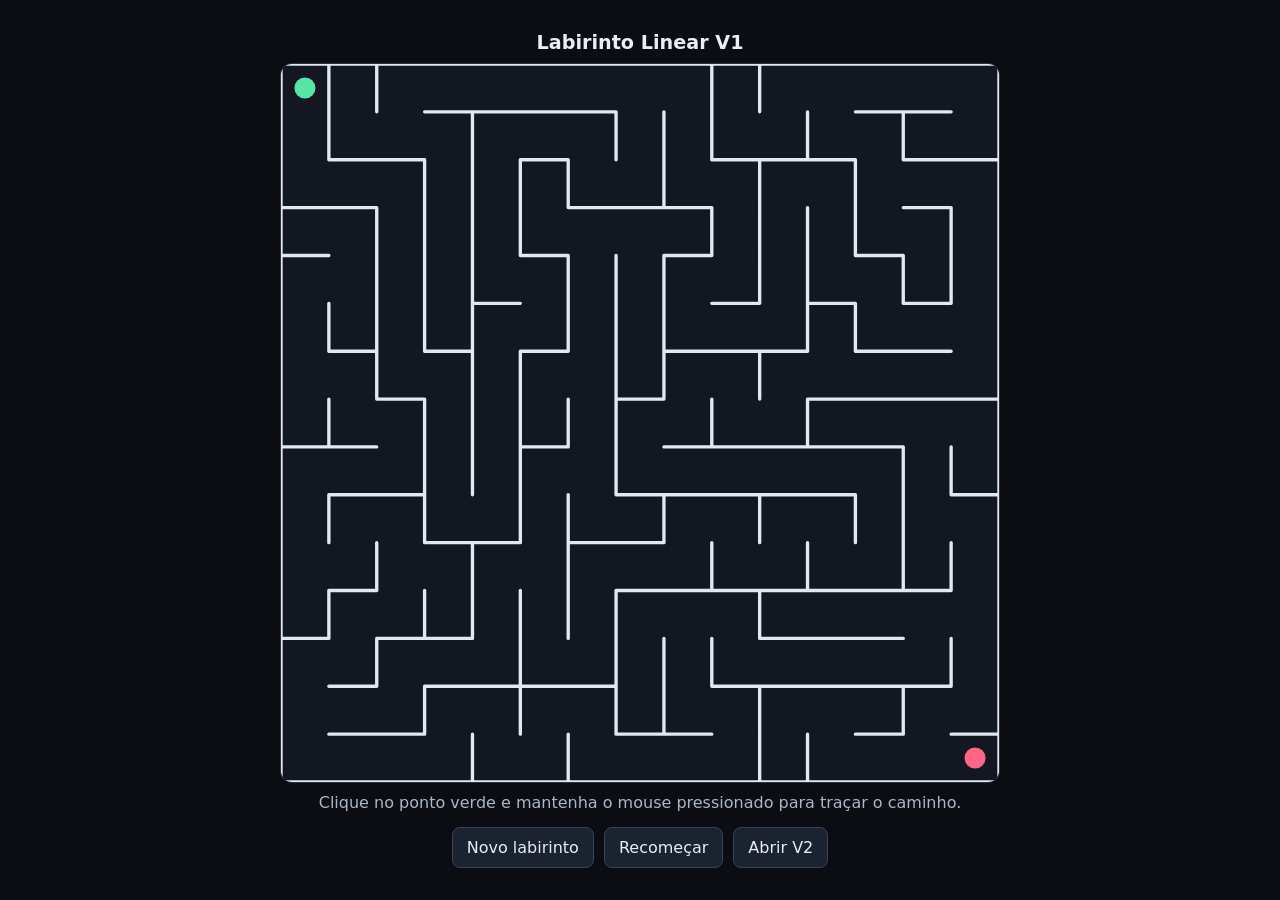
==== v1/index.html @ b3eb33be "feat: start Pages on V2 and label prototypes" ====
<!doctype html>
<html lang="pt-BR">
<head>
	<meta charset="UTF-8" />
	<meta name="viewport" content="width=device-width, initial-scale=1.0" />
	<title>Labirinto Linear - V1</title>
	<link rel="stylesheet" href="./style.css" />
</head>
	<body>
	<main class="game">
		<h1 class="title">Labirinto Linear V1</h1>
		<canvas id="maze" aria-label="Labirinto interativo"></canvas>
		<p id="message" class="message" aria-live="polite">Clique no ponto verde e mantenha o mouse pressionado para traçar o caminho.</p>
		<div class="controls">
			<button id="new-maze" type="button">Novo labirinto</button>
			<button id="restart" type="button">Recomeçar</button>
			<a class="button-link" href="../v2/">Abrir V2</a>
		</div>
	</main>
	<script src="./script.js"></script>
</body>
</html>
---- v1/style.css ----
:root {
	color-scheme: dark;
	font-family: Inter, ui-sans-serif, system-ui, sans-serif;
	background: #0b0d12;
	color: #e9edf5;
}

* {
	box-sizing: border-box;
}

body {
	margin: 0;
	min-height: 100vh;
	display: grid;
	place-items: center;
	padding: 24px;
}

.game {
	width: min(100%, 760px);
	display: grid;
	justify-items: center;
	gap: 10px;
}

.title {
	margin: 0;
	font-size: 1.2rem;
	line-height: 1.1;
}

canvas {
	width: min(100%, 720px);
	aspect-ratio: 1;
	display: block;
	background: #131722;
	border: 1px solid #2b3343;
	border-radius: 12px;
	touch-action: none;
	cursor: crosshair;
}

.message {
	margin: 0;
	min-height: 24px;
	color: #abb6ca;
	text-align: center;
}

.controls {
	display: flex;
	gap: 10px;
}

button {
	border: 1px solid #38445a;
	border-radius: 8px;
	background: #1b2230;
	color: inherit;
	font: inherit;
	padding: 10px 14px;
	cursor: pointer;
}

.button-link {
	border: 1px solid #38445a;
	border-radius: 8px;
	background: #1b2230;
	color: inherit;
	font: inherit;
	padding: 10px 14px;
	text-decoration: none;
}

button:hover,
.button-link:hover {
	background: #263149;
}
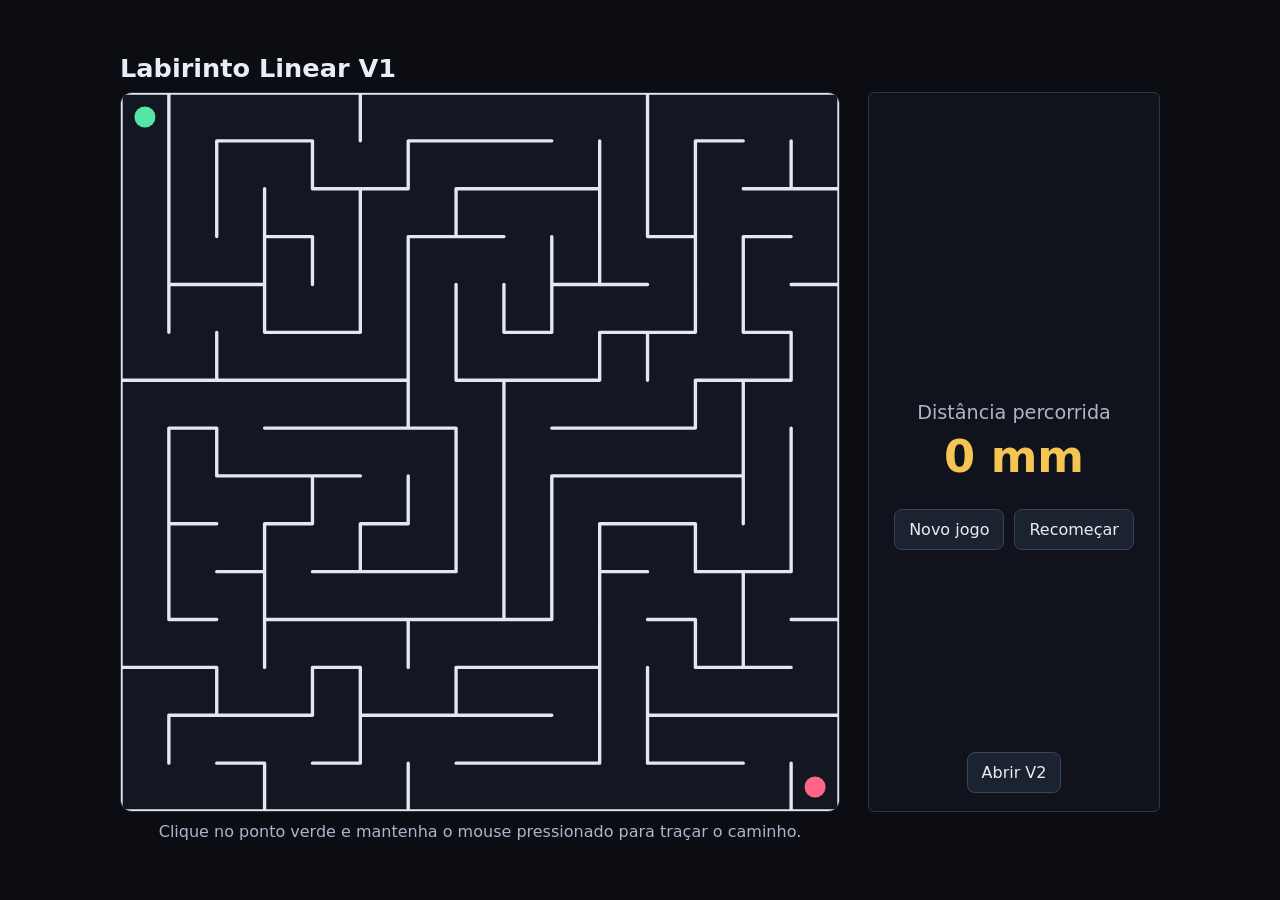
==== commit 0e6d9a2e: "feat: add distance panels to both maze versions" ====
--- a/v1/index.html
+++ b/v1/index.html
@@ -9,13 +9,21 @@
 	<body>
 	<main class="game">
 		<h1 class="title">Labirinto Linear V1</h1>
-		<canvas id="maze" aria-label="Labirinto interativo"></canvas>
+		<div class="play-area">
+			<canvas id="maze" aria-label="Labirinto interativo"></canvas>
+			<aside class="sidebar" aria-label="Informações e controles">
+				<div class="distance">
+					<span>Distância percorrida</span>
+					<output id="distance-value">0 mm</output>
+				</div>
+				<div class="controls">
+					<button id="new-maze" type="button">Novo jogo</button>
+					<button id="restart" type="button">Recomeçar</button>
+				</div>
+				<a class="version-link" href="../v2/index.html">Abrir V2</a>
+			</aside>
+		</div>
 		<p id="message" class="message" aria-live="polite">Clique no ponto verde e mantenha o mouse pressionado para traçar o caminho.</p>
-		<div class="controls">
-			<button id="new-maze" type="button">Novo labirinto</button>
-			<button id="restart" type="button">Recomeçar</button>
-			<a class="button-link" href="../v2/">Abrir V2</a>
-		</div>
 	</main>
 	<script src="./script.js"></script>
 </body>
--- a/v1/style.css
+++ b/v1/style.css
@@ -18,20 +18,30 @@
 }
 
 .game {
-	width: min(100%, 760px);
+	width: min(100%, 1040px);
 	display: grid;
 	justify-items: center;
 	gap: 10px;
 }
 
 .title {
+	width: min(100%, 720px);
+	justify-self: start;
 	margin: 0;
-	font-size: 1.2rem;
+	font-size: 1.6rem;
 	line-height: 1.1;
 }
 
+.play-area {
+	width: 100%;
+	display: grid;
+	grid-template-columns: minmax(0, 720px) minmax(210px, 1fr);
+	align-items: stretch;
+	gap: 28px;
+}
+
 canvas {
-	width: min(100%, 720px);
+	width: 100%;
 	aspect-ratio: 1;
 	display: block;
 	background: #131722;
@@ -41,7 +51,37 @@
 	cursor: crosshair;
 }
 
+.sidebar {
+	display: grid;
+	grid-template-rows: 3fr auto auto 1fr auto;
+	justify-items: center;
+	gap: 26px;
+	padding: 18px;
+	border: 1px solid #2b3343;
+	border-radius: 6px;
+	background: #10131b;
+}
+
+.distance {
+	grid-row: 1;
+	align-self: end;
+	display: grid;
+	justify-items: center;
+	gap: 6px;
+	color: #abb6ca;
+	font-size: 1.2rem;
+	text-align: center;
+}
+
+.distance output {
+	color: #f6c453;
+	font-size: 2.8rem;
+	font-weight: 700;
+}
+
 .message {
+	width: min(100%, 720px);
+	justify-self: start;
 	margin: 0;
 	min-height: 24px;
 	color: #abb6ca;
@@ -49,21 +89,20 @@
 }
 
 .controls {
+	grid-row: 2;
+	width: max-content;
 	display: flex;
+	flex-wrap: nowrap;
 	gap: 10px;
 }
 
-button {
-	border: 1px solid #38445a;
-	border-radius: 8px;
-	background: #1b2230;
-	color: inherit;
-	font: inherit;
-	padding: 10px 14px;
-	cursor: pointer;
+.version-link {
+	grid-row: 5;
+	align-self: end;
 }
 
-.button-link {
+button,
+a {
 	border: 1px solid #38445a;
 	border-radius: 8px;
 	background: #1b2230;
@@ -71,9 +110,38 @@
 	font: inherit;
 	padding: 10px 14px;
 	text-decoration: none;
+	cursor: pointer;
 }
 
 button:hover,
-.button-link:hover {
+a:hover {
 	background: #263149;
 }
+
+@media (max-width: 980px) {
+	.play-area {
+		grid-template-columns: minmax(0, 720px);
+		justify-content: center;
+	}
+
+	.sidebar {
+		display: flex;
+		flex-direction: row;
+		align-items: center;
+		justify-content: space-between;
+	}
+
+	.version-link {
+		align-self: auto;
+	}
+}
+
+@media (max-width: 560px) {
+	body {
+		padding: 16px;
+	}
+
+	.sidebar {
+		flex-direction: column;
+	}
+}
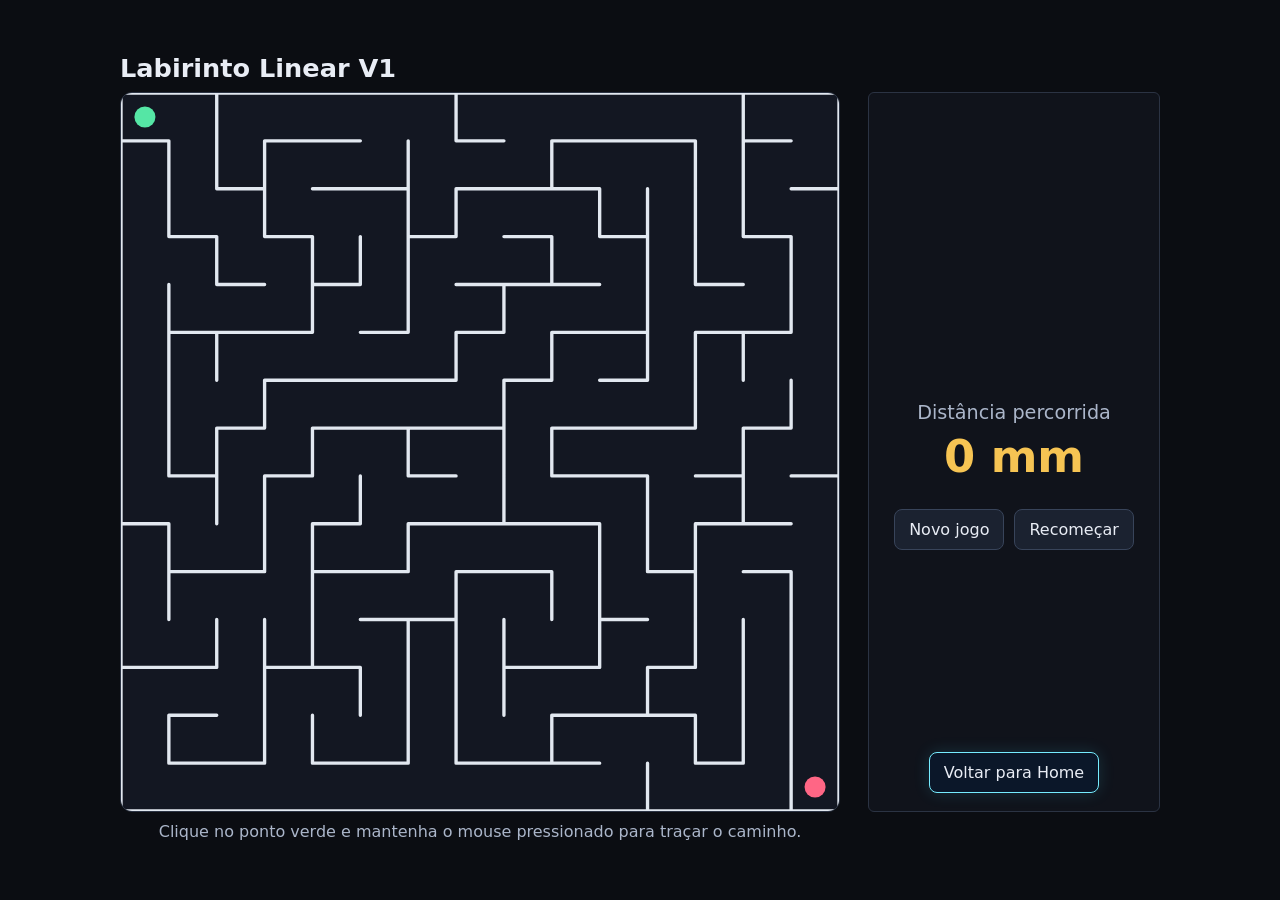
==== commit 9d21ce53: "feat: add futuristic maze home screen" ====
--- a/v1/index.html
+++ b/v1/index.html
@@ -20,7 +20,9 @@
 					<button id="new-maze" type="button">Novo jogo</button>
 					<button id="restart" type="button">Recomeçar</button>
 				</div>
-				<a class="version-link" href="../v2/index.html">Abrir V2</a>
+				<div class="bottom-links">
+					<a class="home-link" href="../index.html">Voltar para Home</a>
+				</div>
 			</aside>
 		</div>
 		<p id="message" class="message" aria-live="polite">Clique no ponto verde e mantenha o mouse pressionado para traçar o caminho.</p>
--- a/v1/style.css
+++ b/v1/style.css
@@ -96,9 +96,24 @@
 	gap: 10px;
 }
 
-.version-link {
+.bottom-links {
 	grid-row: 5;
 	align-self: end;
+	display: grid;
+	justify-items: center;
+	gap: 10px;
+}
+
+.home-link {
+	border-color: #76ecff;
+	background: rgb(10 24 43 / .9);
+	box-shadow: 0 0 16px rgb(67 221 255 / .15);
+}
+
+.home-link:hover {
+	border-color: #b5f8ff;
+	background: rgb(14 39 64 / .96);
+	box-shadow: 0 0 24px rgb(67 221 255 / .36);
 }
 
 button,
@@ -131,8 +146,9 @@
 		justify-content: space-between;
 	}
 
-	.version-link {
+	.bottom-links {
 		align-self: auto;
+		display: flex;
 	}
 }
 
